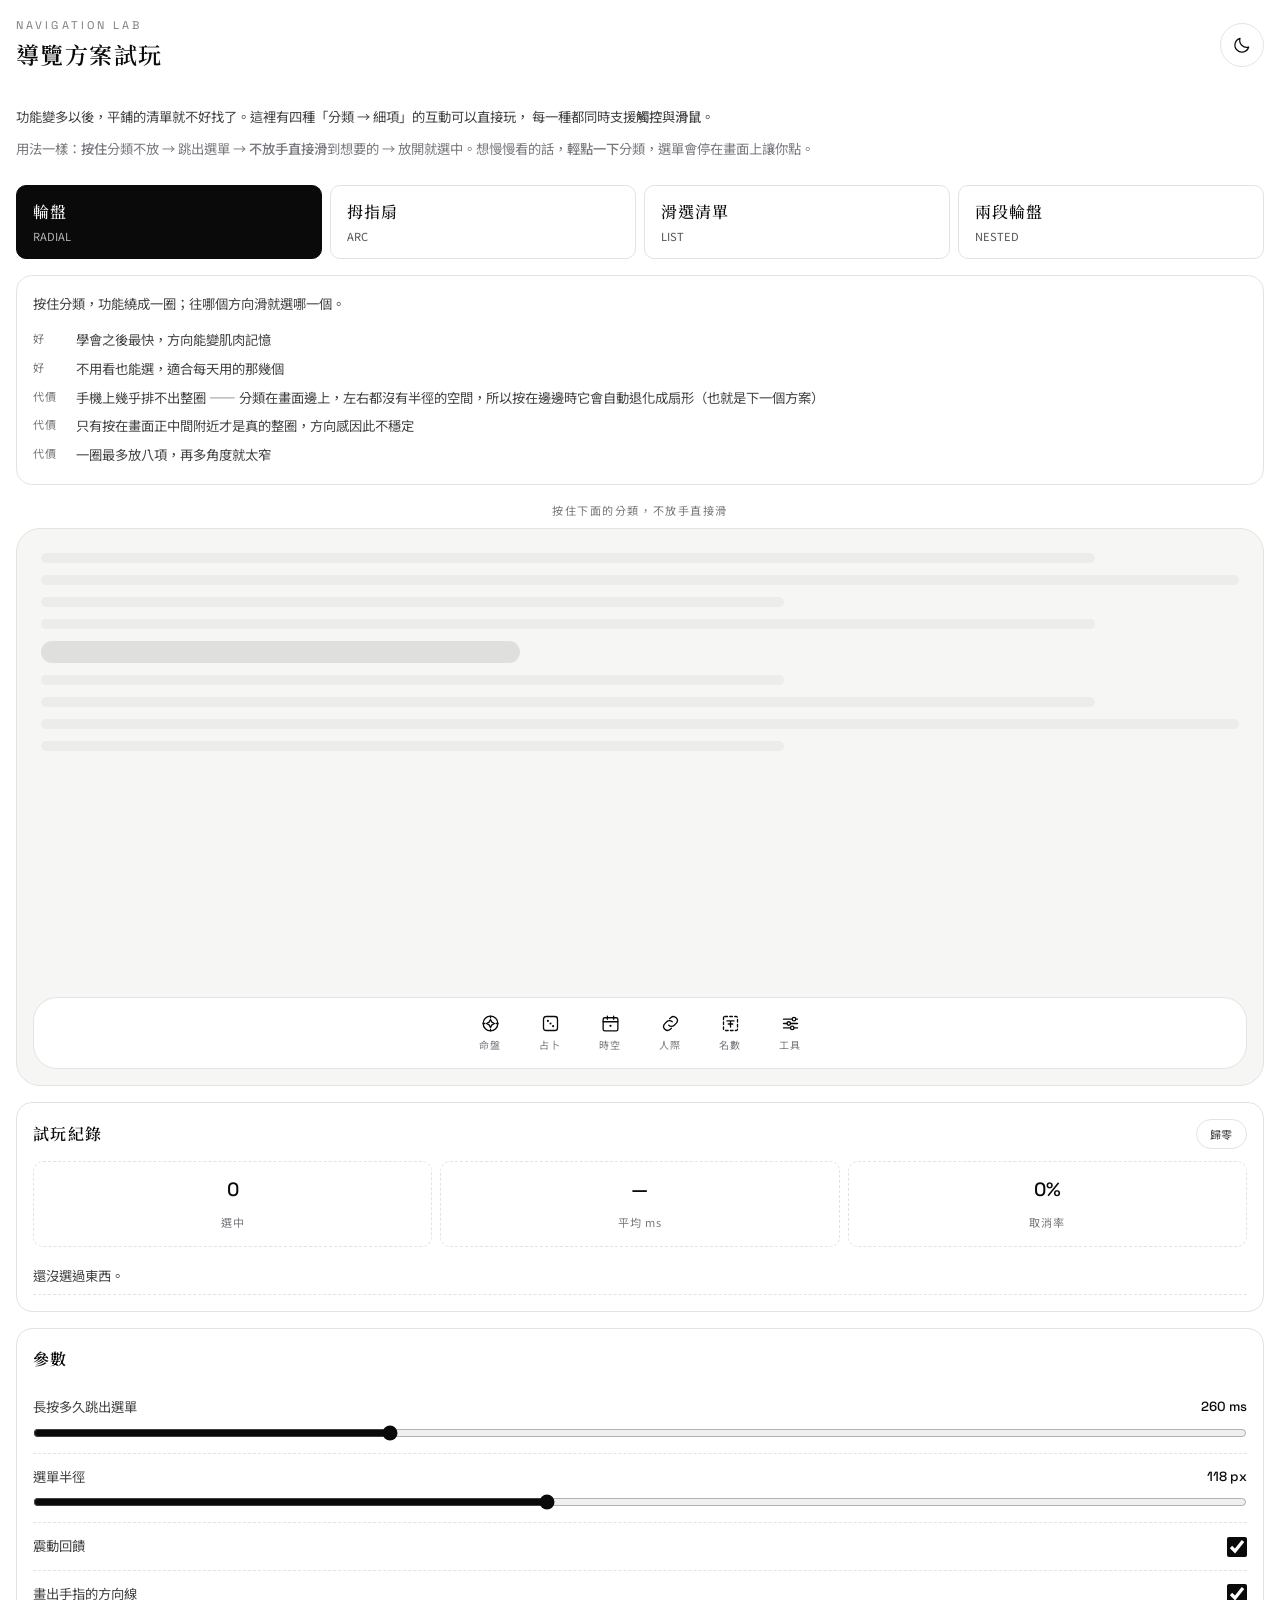
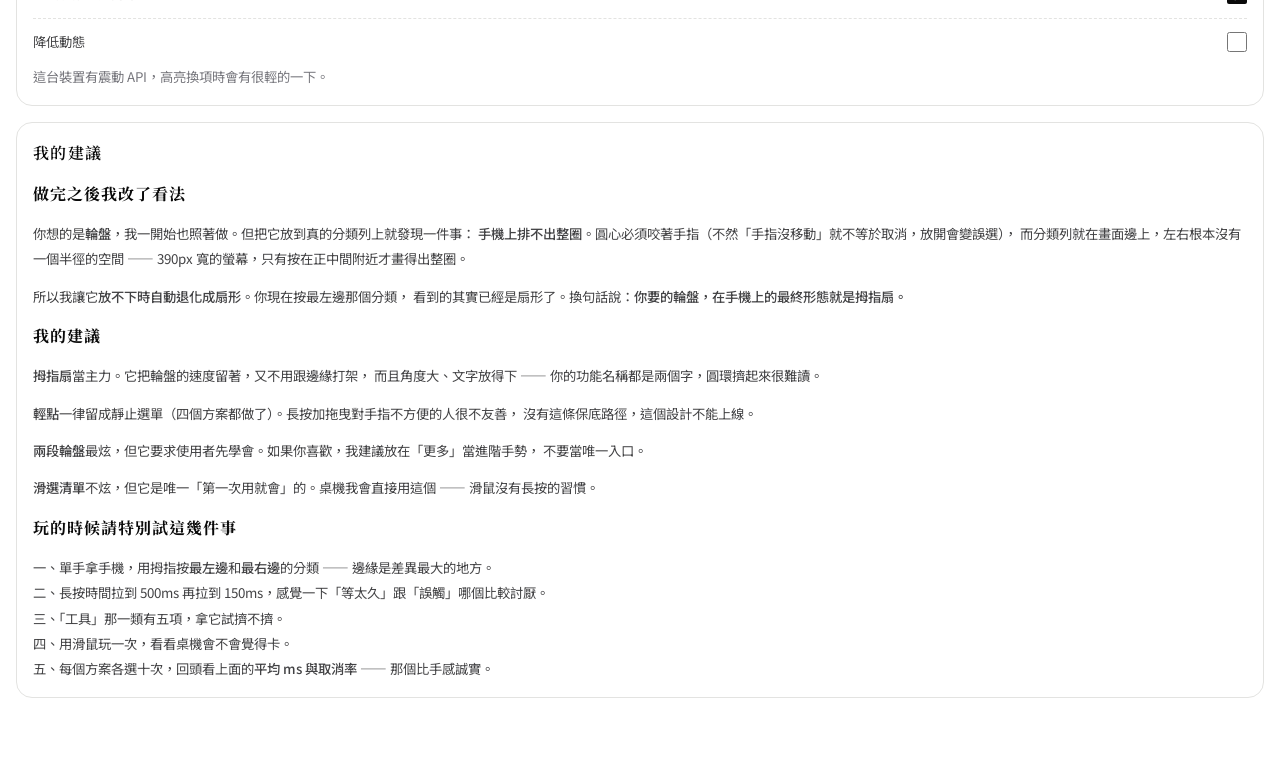
==== lab/nav.html @ 5f0152e3 "feat: 導覽改造的四個方案原型（v0.17.2） 功能超過十五個以後平鋪清單就不好找了。本體先不動， 在 lab/nav.html 做四種「分類 → 細項」的互動讓人直接試玩：  - 輪盤：按住分" ====
<!doctype html>
<html lang="zh-Hant" data-theme="dark" data-motion="full">
<head>
<meta charset="utf-8">
<meta name="viewport" content="width=device-width, initial-scale=1, viewport-fit=cover, maximum-scale=5">
<title>玄鑑 — 導覽方案試玩</title>
<meta name="description" content="四種分類導覽互動的可試玩原型：輪盤、拇指扇、滑選清單、兩段輪盤。">
<meta name="theme-color" content="#0a0a0a" media="(prefers-color-scheme: dark)">
<meta name="theme-color" content="#ffffff" media="(prefers-color-scheme: light)">
<meta name="color-scheme" content="dark light">
<link rel="icon" href="../assets/icons/icon.svg" type="image/svg+xml">

<link rel="preconnect" href="https://fonts.googleapis.com">
<link rel="preconnect" href="https://fonts.gstatic.com" crossorigin>
<link rel="stylesheet" href="https://fonts.googleapis.com/css2?family=Noto+Sans+TC:wght@300;400;500;700&family=Noto+Serif+TC:wght@400;600;900&family=Space+Grotesk:wght@400;500;700&display=swap">
<link rel="stylesheet" href="../styles/tokens.css">
<link rel="stylesheet" href="./nav.css">
<script>
  try {
    const t = localStorage.getItem('xj.lab.theme');
    if (t) document.documentElement.dataset.theme = t;
    else if (matchMedia('(prefers-color-scheme: light)').matches) document.documentElement.dataset.theme = 'light';
  } catch {}
</script>
</head>
<body>

<header class="bar">
  <div>
    <p class="bar__eyebrow">NAVIGATION LAB</p>
    <h1 class="bar__title">導覽方案試玩</h1>
  </div>
  <button class="iconbtn" id="theme" aria-label="切換深淺色"></button>
</header>

<main id="app">
  <section class="intro">
    <p>功能變多以後，平鋪的清單就不好找了。這裡有四種「分類 → 細項」的互動可以直接玩，
      每一種都同時支援<b>觸控</b>與<b>滑鼠</b>。</p>
    <p class="hint">用法一樣：<b>按住</b>分類不放 → 跳出選單 → <b>不放手直接滑</b>到想要的 →
      放開就選中。想慢慢看的話，<b>輕點一下</b>分類，選單會停在畫面上讓你點。</p>
  </section>

  <nav class="modes" id="modes" aria-label="選擇方案"></nav>
  <section class="note card" id="note"></section>

  <section class="stage">
    <div class="stage__hint" id="stage-hint">按住下面的分類試試看</div>
    <div class="stage__screen" id="screen">
      <div class="fake" id="fake"></div>
      <div class="dock" id="dock" aria-label="分類"></div>
    </div>
  </section>

  <section class="card">
    <div class="card__head"><h2>試玩紀錄</h2><button class="chip" id="reset">歸零</button></div>
    <div class="stats" id="stats"></div>
    <ol class="log" id="log"><li class="log__empty">還沒選過東西。</li></ol>
  </section>

  <section class="card">
    <div class="card__head"><h2>參數</h2></div>
    <label class="opt"><span>長按多久跳出選單<b id="hold-v">260 ms</b></span>
      <input type="range" id="hold" min="120" max="600" step="20" value="260"></label>
    <label class="opt"><span>選單半徑<b id="rad-v">118 px</b></span>
      <input type="range" id="rad" min="80" max="170" step="2" value="118"></label>
    <label class="opt opt--row"><span>震動回饋</span><input type="checkbox" id="haptic" checked></label>
    <label class="opt opt--row"><span>畫出手指的方向線</span><input type="checkbox" id="ray" checked></label>
    <label class="opt opt--row"><span>降低動態</span><input type="checkbox" id="calm"></label>
    <p class="hint" id="haptic-note"></p>
  </section>

  <section class="card">
    <div class="card__head"><h2>我的建議</h2></div>
    <div id="verdict"></div>
  </section>
</main>

<div class="menu-root" id="menu-root" hidden></div>
<div class="toast-root" id="toast-root"></div>

<script type="module" src="./nav.js"></script>
</body>
</html>
---- styles/tokens.css ----
/* ── 設計代幣：純黑白單色系統 ───────────────────────────── */
:root {
  --font-scale: 1;

  --font-display: "Noto Serif TC", "Songti TC", serif;
  --font-body: "Noto Sans TC", system-ui, -apple-system, "PingFang TC", sans-serif;
  --font-num: "Space Grotesk", "Noto Sans TC", ui-monospace, monospace;

  --step--2: calc(0.694rem * var(--font-scale));
  --step--1: calc(0.833rem * var(--font-scale));
  --step-0:  calc(1rem * var(--font-scale));
  --step-1:  calc(1.2rem * var(--font-scale));
  --step-2:  calc(1.44rem * var(--font-scale));
  --step-3:  calc(1.728rem * var(--font-scale));
  --step-4:  calc(2.074rem * var(--font-scale));
  --step-5:  calc(2.986rem * var(--font-scale));

  --sp-1: 4px;  --sp-2: 8px;  --sp-3: 12px; --sp-4: 16px;
  --sp-5: 24px; --sp-6: 32px; --sp-7: 48px; --sp-8: 64px;

  --r-1: 6px; --r-2: 10px; --r-3: 16px; --r-4: 24px; --r-full: 999px;

  --dur-1: 120ms; --dur-2: 200ms; --dur-3: 320ms; --dur-4: 520ms; --dur-5: 800ms;
  --ease: cubic-bezier(.2,.8,.2,1);
  --ease-out: cubic-bezier(.16,1,.3,1);
  --ease-in: cubic-bezier(.7,0,.84,0);
  --spring: linear(0,.35 7.5%,.85 15%,1.05 22%,1.11 27%,1.06 35%,.99 45%,.98 55%,1 70%,1);

  --tap: 44px;
  --shell-max: 1180px;
}

/* 深色（預設）：黑底白字 */
:root[data-theme="dark"] {
  --bg:      #0a0a0a;
  --bg-2:    #101011;
  --surface: #141415;
  --surface-2:#1b1b1d;
  --line:    #2a2a2d;
  --line-2:  #3d3d42;
  --ink:     #fafafa;
  --ink-2:   #b6b6ba;
  --ink-3:   #78787e;
  --ink-4:   #4c4c52;
  --invert-bg: #fafafa;
  --invert-ink:#0a0a0a;
  --glow:    rgba(255,255,255,.085);
  --shadow:  0 1px 0 rgba(255,255,255,.05), 0 18px 40px -22px rgba(0,0,0,.9);
  --grain-op: .045;
}

/* 淺色：白底黑字 */
:root[data-theme="light"] {
  --bg:      #ffffff;
  --bg-2:    #f6f6f5;
  --surface: #ffffff;
  --surface-2:#f2f2f1;
  --line:    #e3e3e1;
  --line-2:  #c9c9c6;
  --ink:     #0a0a0a;
  --ink-2:   #434345;
  --ink-3:   #78787e;
  --ink-4:   #a8a8ac;
  --invert-bg: #0a0a0a;
  --invert-ink:#fafafa;
  --glow:    rgba(0,0,0,.055);
  --shadow:  0 1px 0 rgba(0,0,0,.03), 0 18px 36px -24px rgba(0,0,0,.35);
  --grain-op: .03;
}

:root[data-density="compact"] { --sp-5: 18px; --sp-6: 24px; --sp-7: 34px; }
:root[data-density="roomy"]   { --sp-5: 30px; --sp-6: 42px; --sp-7: 62px; }
---- lab/nav.css ----
/* 導覽試玩原型的樣式。只借用 tokens.css 的代幣，版面自己來，
   免得跟 App 本體的 base/components 互相打架。 */
* { margin: 0; padding: 0; box-sizing: border-box; -webkit-tap-highlight-color: transparent; }
html { -webkit-text-size-adjust: 100%; }
body {
  min-height: 100svh; background: var(--bg); color: var(--ink);
  font-family: var(--font-body); font-size: var(--step-0); line-height: 1.7;
  padding: 0 var(--sp-4) calc(var(--sp-8) + env(safe-area-inset-bottom));
  overscroll-behavior-y: none;
}
button, input { font: inherit; color: inherit; }
button { background: none; border: none; cursor: pointer; }
b { font-weight: 500; }

.bar {
  position: sticky; top: 0; z-index: 10; display: flex; align-items: center;
  justify-content: space-between; gap: var(--sp-4);
  padding: var(--sp-4) 0; margin-bottom: var(--sp-4);
  background: color-mix(in srgb, var(--bg) 88%, transparent);
  backdrop-filter: blur(16px);
}
.bar__eyebrow { font-family: var(--font-num); font-size: var(--step--2); letter-spacing: .28em; color: var(--ink-3); }
.bar__title { font-family: var(--font-display); font-size: var(--step-2); font-weight: 600; letter-spacing: .06em; }
.iconbtn {
  display: grid; place-items: center; width: var(--tap); height: var(--tap); flex: none;
  border: 1px solid var(--line); border-radius: var(--r-full);
  transition: transform var(--dur-2) var(--spring), background var(--dur-2) var(--ease);
}
.iconbtn:active { transform: scale(.9); }
.iconbtn svg { width: 20px; height: 20px; }

.intro { color: var(--ink-2); font-size: var(--step--1); display: grid; gap: var(--sp-2); margin-bottom: var(--sp-5); }
.hint { color: var(--ink-3); font-size: var(--step--1); line-height: 1.8; }

/* 方案切換 */
.modes { display: grid; grid-template-columns: repeat(auto-fit, minmax(150px, 1fr)); gap: var(--sp-2); margin-bottom: var(--sp-4); }
.mode {
  display: grid; gap: 2px; text-align: left; padding: var(--sp-3) var(--sp-4);
  border: 1px solid var(--line); border-radius: var(--r-2); background: var(--surface);
  transition: border-color var(--dur-2) var(--ease), background var(--dur-2) var(--ease), transform var(--dur-2) var(--spring);
}
.mode:active { transform: scale(.97); }
.mode[aria-pressed="true"] { background: var(--invert-bg); color: var(--invert-ink); border-color: var(--invert-bg); }
.mode b { font-family: var(--font-display); font-size: var(--step-0); letter-spacing: .06em; }
.mode small { font-size: var(--step--2); opacity: .7; }

.card { border: 1px solid var(--line); border-radius: var(--r-3); background: var(--surface); padding: var(--sp-4); margin-bottom: var(--sp-4); }
.card__head { display: flex; align-items: center; justify-content: space-between; gap: var(--sp-3); margin-bottom: var(--sp-3); }
.card__head h2 { font-family: var(--font-display); font-size: var(--step-0); font-weight: 600; letter-spacing: .08em; }
.chip {
  padding: 5px 13px; border: 1px solid var(--line); border-radius: var(--r-full);
  font-size: var(--step--2); letter-spacing: .06em; color: var(--ink-2);
  transition: background var(--dur-2) var(--ease), transform var(--dur-2) var(--spring);
}
.chip:active { transform: scale(.94); }
.note { font-size: var(--step--1); color: var(--ink-2); line-height: 1.85; }
.note .pm { display: grid; gap: 4px; margin-top: var(--sp-3); }
.note .pm span { display: grid; grid-template-columns: 2.6em 1fr; gap: var(--sp-2); }
.note .pm i { font-style: normal; font-size: var(--step--2); letter-spacing: .1em; color: var(--ink-3); }

/* 假的 App 畫面 */
.stage { margin-bottom: var(--sp-4); }
.stage__hint { text-align: center; font-size: var(--step--2); letter-spacing: .14em; color: var(--ink-3); margin-bottom: var(--sp-2); }
.stage__screen {
  position: relative; border: 1px solid var(--line); border-radius: var(--r-4);
  background: var(--bg-2); overflow: hidden; height: 62svh; min-height: 400px; max-height: 620px;
  display: flex; flex-direction: column; justify-content: flex-end;
  touch-action: none;
}
.fake { position: absolute; inset: 0; padding: var(--sp-5); display: grid; align-content: start; gap: var(--sp-3); opacity: .5; pointer-events: none; }
.fake i { display: block; height: 10px; border-radius: var(--r-full); background: var(--line); font-style: normal; }
.fake i:nth-child(3n) { width: 62%; }
.fake i:nth-child(3n+1) { width: 88%; }
.fake i:nth-child(5) { width: 40%; height: 22px; background: var(--line-2); }

.dock {
  position: relative; z-index: 2; margin: var(--sp-4); padding: 6px;
  display: flex; gap: 4px; align-items: center; justify-content: center; flex-wrap: wrap;
  border: 1px solid var(--line); border-radius: var(--r-4);
  background: color-mix(in srgb, var(--bg) 92%, transparent);
  backdrop-filter: blur(14px);
}
.cat {
  position: relative; display: grid; place-items: center; gap: 2px;
  min-width: 56px; padding: 9px 8px; border-radius: var(--r-3);
  touch-action: none; user-select: none;
  transition: background var(--dur-2) var(--ease), transform var(--dur-3) var(--spring), color var(--dur-2) var(--ease);
}
.cat svg { width: 21px; height: 21px; }
.cat span { font-size: 10px; letter-spacing: .1em; color: var(--ink-3); }
.cat.is-armed { background: var(--invert-bg); color: var(--invert-ink); transform: scale(1.14); }
.cat.is-armed span { color: var(--invert-ink); }
.cat--wide { min-width: 0; flex: 1; grid-auto-flow: column; justify-content: center; gap: var(--sp-2); padding-inline: var(--sp-4); }
.cat--wide span { font-size: var(--step--1); letter-spacing: .12em; color: var(--ink-2); }

/* ── 選單本體 ───────────────────────────────────── */
.menu-root { position: fixed; inset: 0; z-index: 50; }
.scrim {
  position: absolute; inset: 0; background: color-mix(in srgb, var(--bg) 74%, transparent);
  opacity: 0; transition: opacity var(--dur-3) var(--ease);
}
@supports (backdrop-filter: blur(1px)) { .scrim { backdrop-filter: blur(0px); transition: opacity var(--dur-3) var(--ease), backdrop-filter var(--dur-3) var(--ease); } }
.menu-root.is-open .scrim { opacity: 1; }
@supports (backdrop-filter: blur(1px)) { .menu-root.is-open .scrim { backdrop-filter: blur(9px) saturate(.7); } }

.ray { position: absolute; height: 1px; transform-origin: 0 50%; background: linear-gradient(90deg, var(--ink-4), transparent); opacity: 0; pointer-events: none; }
.menu-root.is-open .ray { opacity: .9; }

.hub {
  position: absolute; width: 58px; height: 58px; border-radius: var(--r-full);
  background: color-mix(in srgb, var(--bg) 70%, transparent);
  border: 1px dashed var(--line-2); display: grid; place-items: center;
  transform: translate(-50%, -50%) scale(.4); opacity: 0;
  transition: transform var(--dur-3) var(--spring), opacity var(--dur-2) var(--ease), border-color var(--dur-2) var(--ease), background var(--dur-2) var(--ease);
  font-size: 10px; letter-spacing: .12em; color: var(--ink-3); text-align: center;
}
.menu-root.is-open .hub { transform: translate(-50%, -50%) scale(1); opacity: 1; }
.hub.is-hot { border-style: solid; border-color: var(--ink-2); background: var(--surface-2); color: var(--ink); }

.item {
  position: absolute; left: 0; top: 0;
  display: grid; place-items: center; gap: 2px; width: 74px; padding: 9px 4px;
  border: 1px solid var(--line); border-radius: var(--r-3);
  background: var(--surface);
  box-shadow: var(--shadow);
  transform: translate(-50%, -50%) scale(.35); opacity: 0;
  transition: transform var(--dur-4) var(--spring), opacity var(--dur-2) var(--ease),
              background var(--dur-2) var(--ease), border-color var(--dur-2) var(--ease), color var(--dur-2) var(--ease);
  will-change: transform;
}
.item svg { width: 20px; height: 20px; }
.item small { font-size: 10px; letter-spacing: .08em; color: var(--ink-2); white-space: nowrap; }
.item.is-hot {
  background: var(--invert-bg); color: var(--invert-ink); border-color: var(--invert-bg);
  box-shadow: var(--shadow), 0 0 0 6px color-mix(in srgb, var(--ink) 14%, transparent);
}
.item.is-hot small { color: var(--invert-ink); }
.item.is-picked { animation: pick var(--dur-4) var(--ease-out) both; }
@keyframes pick {
  0% { transform: translate(-50%,-50%) translate(var(--x), var(--y)) scale(1.16); }
  100% { transform: translate(-50%,-50%) translate(var(--x), var(--y)) scale(1.9); opacity: 0; }
}
/* 清單式的那一版長得不一樣 */
.item--row { width: 208px; grid-auto-flow: column; grid-template-columns: 26px 1fr; justify-items: start; gap: var(--sp-3); padding: 11px var(--sp-4); border-radius: var(--r-2); }
.item--row small { font-size: var(--step--1); }

.ring-label {
  position: absolute; transform: translate(-50%, -50%); opacity: 0;
  font-family: var(--font-display); font-size: var(--step--1); letter-spacing: .16em; color: var(--ink-3);
  transition: opacity var(--dur-2) var(--ease);
  pointer-events: none; white-space: nowrap;
}
.menu-root.is-open .ring-label { opacity: 1; }

/* 降低動態 */
body.calm .item, body.calm .hub, body.calm .scrim, body.calm .cat { transition-duration: 1ms !important; }
body.calm .item.is-picked { animation-duration: 1ms; }
@media (prefers-reduced-motion: reduce) {
  .item, .hub, .scrim { transition-duration: 1ms !important; }
}

/* 紀錄 */
.stats { display: grid; grid-template-columns: repeat(3, 1fr); gap: var(--sp-2); margin-bottom: var(--sp-3); }
.stat { border: 1px dashed var(--line); border-radius: var(--r-2); padding: var(--sp-3); text-align: center; }
.stat b { display: block; font-family: var(--font-num); font-size: var(--step-1); }
.stat span { font-size: var(--step--2); color: var(--ink-3); letter-spacing: .08em; }
.log { list-style: none; display: grid; gap: 2px; max-height: 190px; overflow: auto; }
.log li { display: flex; justify-content: space-between; gap: var(--sp-3); font-size: var(--step--1); padding: 6px 0; border-bottom: 1px dashed var(--line); color: var(--ink-2); }
.log li em { font-style: normal; font-family: var(--font-num); font-size: var(--step--2); color: var(--ink-3); }
.log__empty { color: var(--ink-3); justify-content: center; }

.opt { display: grid; gap: 6px; padding: var(--sp-3) 0; border-bottom: 1px dashed var(--line); font-size: var(--step--1); }
.opt:last-of-type { border-bottom: none; }
.opt > span { display: flex; justify-content: space-between; gap: var(--sp-3); color: var(--ink-2); }
.opt b { font-family: var(--font-num); color: var(--ink); }
.opt--row { grid-auto-flow: column; justify-content: space-between; align-items: center; }
.opt input[type="range"] { width: 100%; accent-color: var(--ink); }
.opt input[type="checkbox"] { width: 20px; height: 20px; accent-color: var(--ink); }

#verdict { font-size: var(--step--1); color: var(--ink-2); line-height: 1.9; display: grid; gap: var(--sp-3); }
#verdict h3 { font-family: var(--font-display); font-size: var(--step-0); color: var(--ink); letter-spacing: .06em; }

/* Toast */
.toast-root { position: fixed; left: 50%; bottom: calc(env(safe-area-inset-bottom) + 20px); z-index: 60; transform: translateX(-50%); display: grid; gap: var(--sp-2); pointer-events: none; }
.toast { padding: 10px var(--sp-5); border-radius: var(--r-full); background: var(--invert-bg); color: var(--invert-ink); font-size: var(--step--1); letter-spacing: .06em; animation: toast-in var(--dur-3) var(--ease-out) both; }
@keyframes toast-in { from { opacity: 0; transform: translate3d(0, 14px, 0) scale(.96); } }
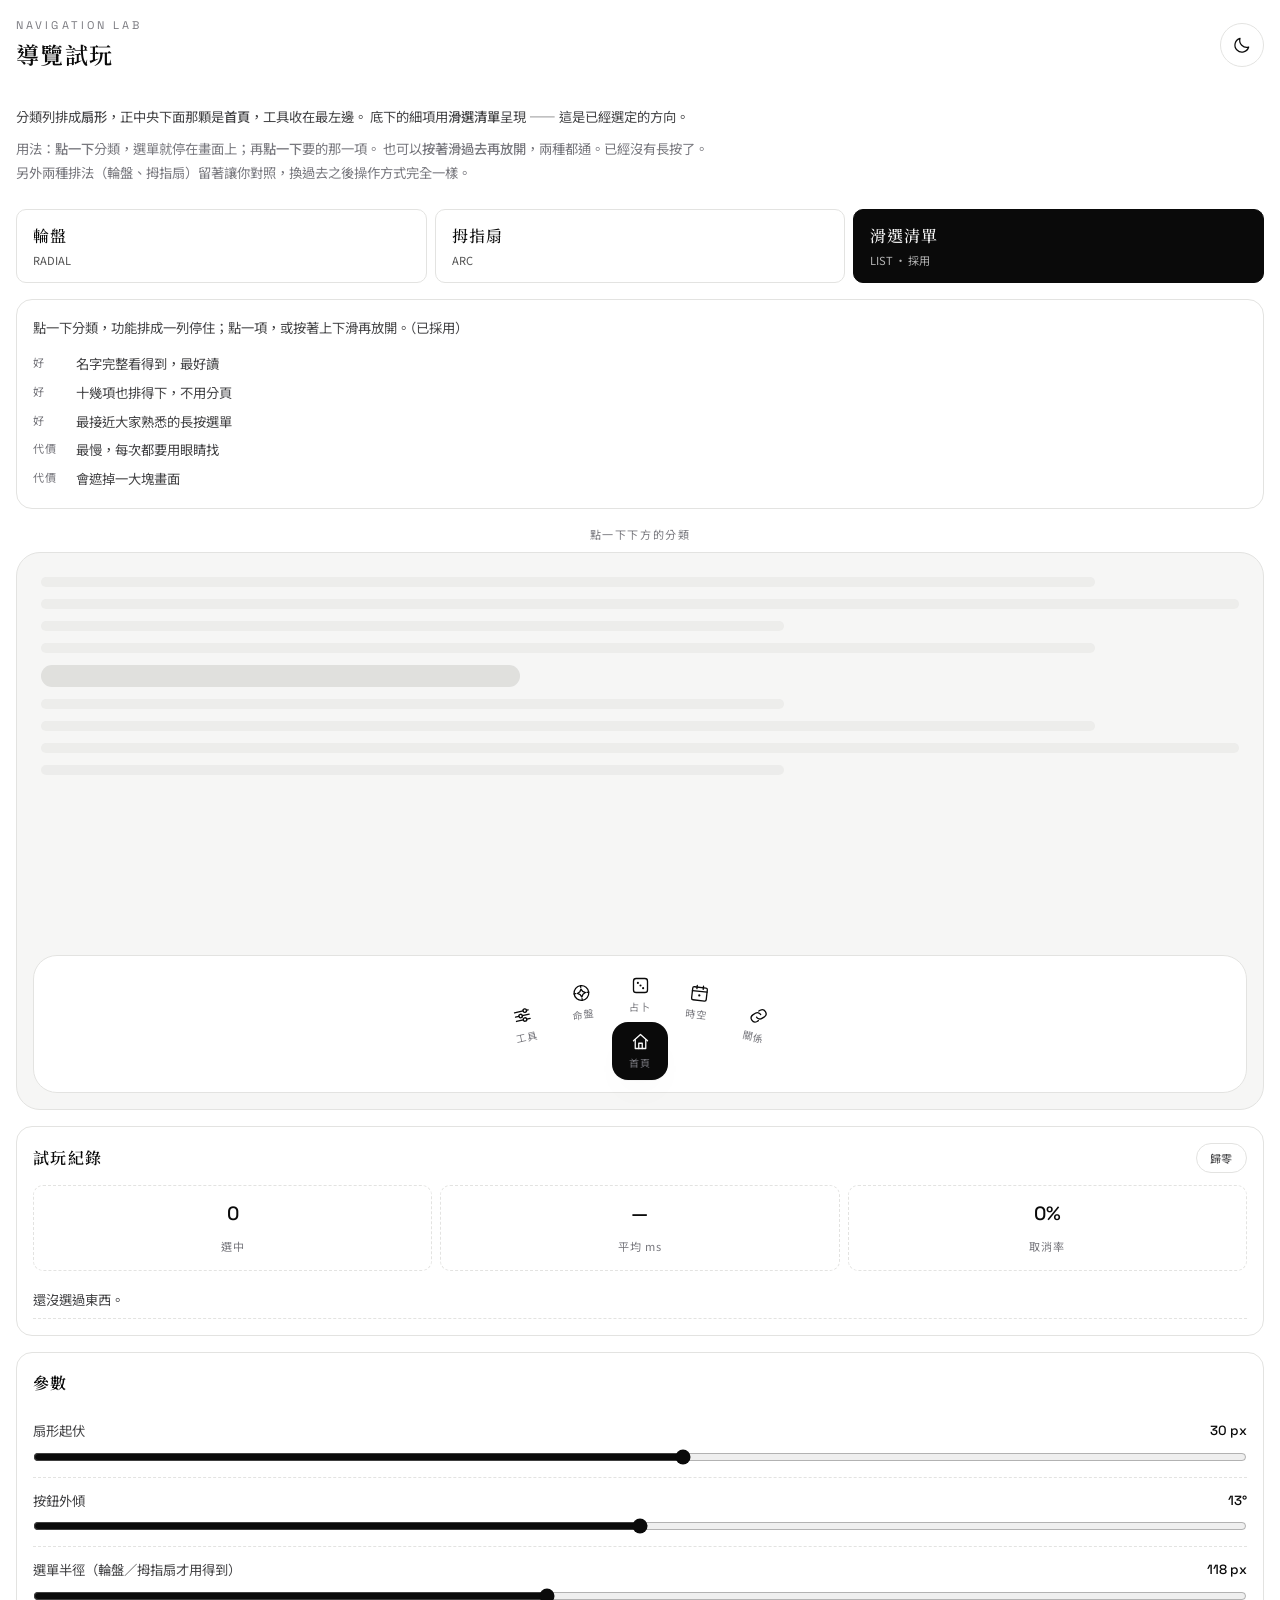
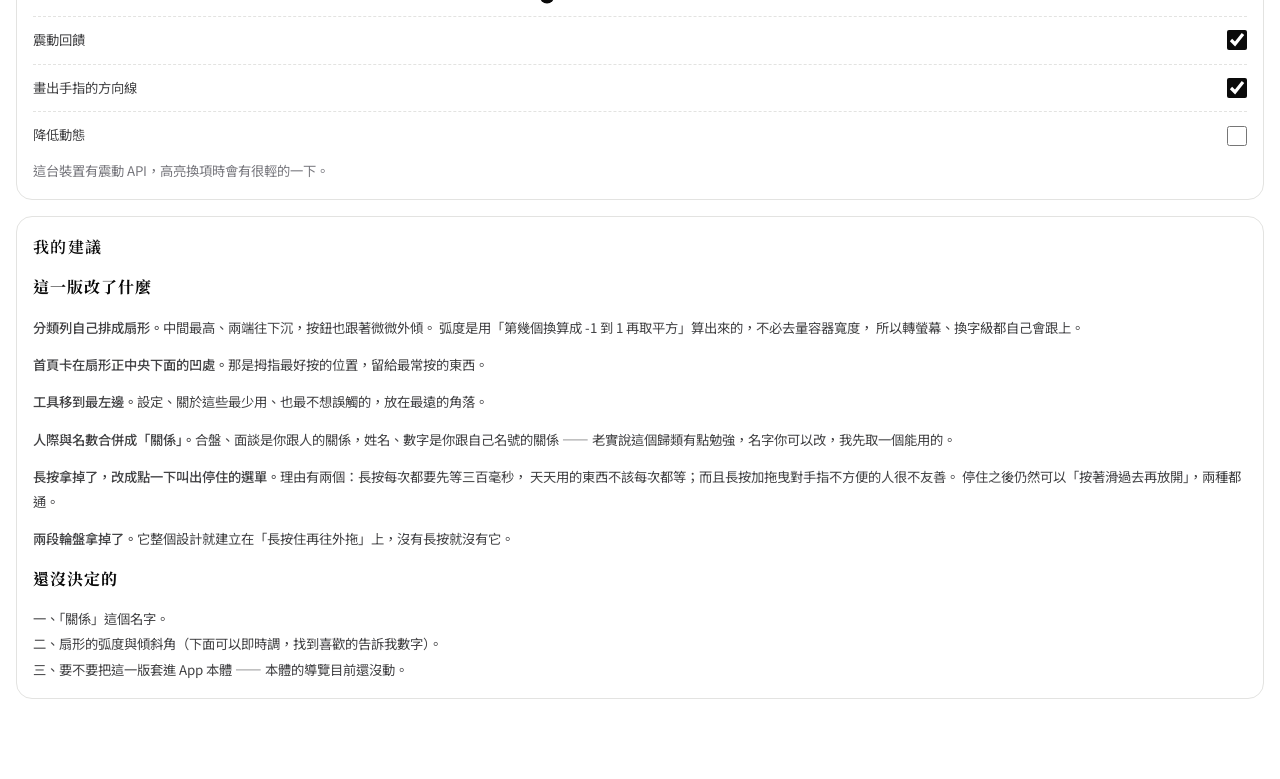
==== commit edd79284: "feat: 導覽原型定案 —— 扇形分類、滑選清單（v0.18.1） 依照試玩後的決定改寫原型：  - 分類列本身排成扇形：中間最高、兩端往下沉，按鈕跟著微微外傾。   弧度用「第幾個換算成 −1.." ====
--- a/lab/nav.html
+++ b/lab/nav.html
@@ -3,7 +3,7 @@
 <head>
 <meta charset="utf-8">
 <meta name="viewport" content="width=device-width, initial-scale=1, viewport-fit=cover, maximum-scale=5">
-<title>玄鑑 — 導覽方案試玩</title>
+<title>玄鑑 — 導覽（扇形分類 · 滑選清單）</title>
 <meta name="description" content="四種分類導覽互動的可試玩原型：輪盤、拇指扇、滑選清單、兩段輪盤。">
 <meta name="theme-color" content="#0a0a0a" media="(prefers-color-scheme: dark)">
 <meta name="theme-color" content="#ffffff" media="(prefers-color-scheme: light)">
@@ -28,17 +28,18 @@
 <header class="bar">
   <div>
     <p class="bar__eyebrow">NAVIGATION LAB</p>
-    <h1 class="bar__title">導覽方案試玩</h1>
+    <h1 class="bar__title">導覽試玩</h1>
   </div>
   <button class="iconbtn" id="theme" aria-label="切換深淺色"></button>
 </header>
 
 <main id="app">
   <section class="intro">
-    <p>功能變多以後，平鋪的清單就不好找了。這裡有四種「分類 → 細項」的互動可以直接玩，
-      每一種都同時支援<b>觸控</b>與<b>滑鼠</b>。</p>
-    <p class="hint">用法一樣：<b>按住</b>分類不放 → 跳出選單 → <b>不放手直接滑</b>到想要的 →
-      放開就選中。想慢慢看的話，<b>輕點一下</b>分類，選單會停在畫面上讓你點。</p>
+    <p>分類列排成<b>扇形</b>，正中央下面那顆是<b>首頁</b>，工具收在最左邊。
+      底下的細項用<b>滑選清單</b>呈現 —— 這是已經選定的方向。</p>
+    <p class="hint">用法：<b>點一下</b>分類，選單就停在畫面上；再<b>點一下</b>要的那一項。
+      也可以<b>按著滑過去再放開</b>，兩種都通。已經沒有長按了。<br>
+      另外兩種排法（輪盤、拇指扇）留著讓你對照，換過去之後操作方式完全一樣。</p>
   </section>
 
   <nav class="modes" id="modes" aria-label="選擇方案"></nav>
@@ -60,9 +61,11 @@
 
   <section class="card">
     <div class="card__head"><h2>參數</h2></div>
-    <label class="opt"><span>長按多久跳出選單<b id="hold-v">260 ms</b></span>
-      <input type="range" id="hold" min="120" max="600" step="20" value="260"></label>
-    <label class="opt"><span>選單半徑<b id="rad-v">118 px</b></span>
+    <label class="opt"><span>扇形起伏<b id="rise-v">30 px</b></span>
+      <input type="range" id="rise" min="0" max="56" step="2" value="30"></label>
+    <label class="opt"><span>按鈕外傾<b id="tilt-v">13°</b></span>
+      <input type="range" id="tilt" min="0" max="26" step="1" value="13"></label>
+    <label class="opt"><span>選單半徑（輪盤／拇指扇才用得到）<b id="rad-v">118 px</b></span>
       <input type="range" id="rad" min="80" max="170" step="2" value="118"></label>
     <label class="opt opt--row"><span>震動回饋</span><input type="checkbox" id="haptic" checked></label>
     <label class="opt opt--row"><span>畫出手指的方向線</span><input type="checkbox" id="ray" checked></label>
--- a/lab/nav.css
+++ b/lab/nav.css
@@ -74,12 +74,20 @@
 .fake i:nth-child(5) { width: 40%; height: 22px; background: var(--line-2); }
 
 .dock {
-  position: relative; z-index: 2; margin: var(--sp-4); padding: 6px;
-  display: flex; gap: 4px; align-items: center; justify-content: center; flex-wrap: wrap;
+  position: relative; z-index: 2; margin: var(--sp-4); padding: 10px 8px 12px;
+  display: flex; flex-direction: column; align-items: center; gap: 0;
   border: 1px solid var(--line); border-radius: var(--r-4);
   background: color-mix(in srgb, var(--bg) 92%, transparent);
   backdrop-filter: blur(14px);
 }
+/* 扇形那一排：中間高、兩端低，按鈕跟著外傾 */
+.arcbar { display: flex; align-items: flex-start; gap: 2px; }
+.arcbar .cat { transform: translateY(var(--dy, 0)) rotate(var(--rot, 0)); }
+.arcbar .cat.is-armed { transform: translateY(var(--dy, 0)) rotate(var(--rot, 0)) scale(1.14); }
+/* 首頁卡在扇形正中央下面的凹處 */
+.cat--home { margin-top: -2px; background: var(--invert-bg); color: var(--invert-ink); min-width: 64px; box-shadow: var(--shadow); }
+.cat--home span { color: var(--invert-ink); }
+.cat--home.is-armed { transform: scale(1.1); }
 .cat {
   position: relative; display: grid; place-items: center; gap: 2px;
   min-width: 56px; padding: 9px 8px; border-radius: var(--r-3);
@@ -88,10 +96,8 @@
 }
 .cat svg { width: 21px; height: 21px; }
 .cat span { font-size: 10px; letter-spacing: .1em; color: var(--ink-3); }
-.cat.is-armed { background: var(--invert-bg); color: var(--invert-ink); transform: scale(1.14); }
+.cat.is-armed { background: var(--invert-bg); color: var(--invert-ink); }
 .cat.is-armed span { color: var(--invert-ink); }
-.cat--wide { min-width: 0; flex: 1; grid-auto-flow: column; justify-content: center; gap: var(--sp-2); padding-inline: var(--sp-4); }
-.cat--wide span { font-size: var(--step--1); letter-spacing: .12em; color: var(--ink-2); }
 
 /* ── 選單本體 ───────────────────────────────────── */
 .menu-root { position: fixed; inset: 0; z-index: 50; }
